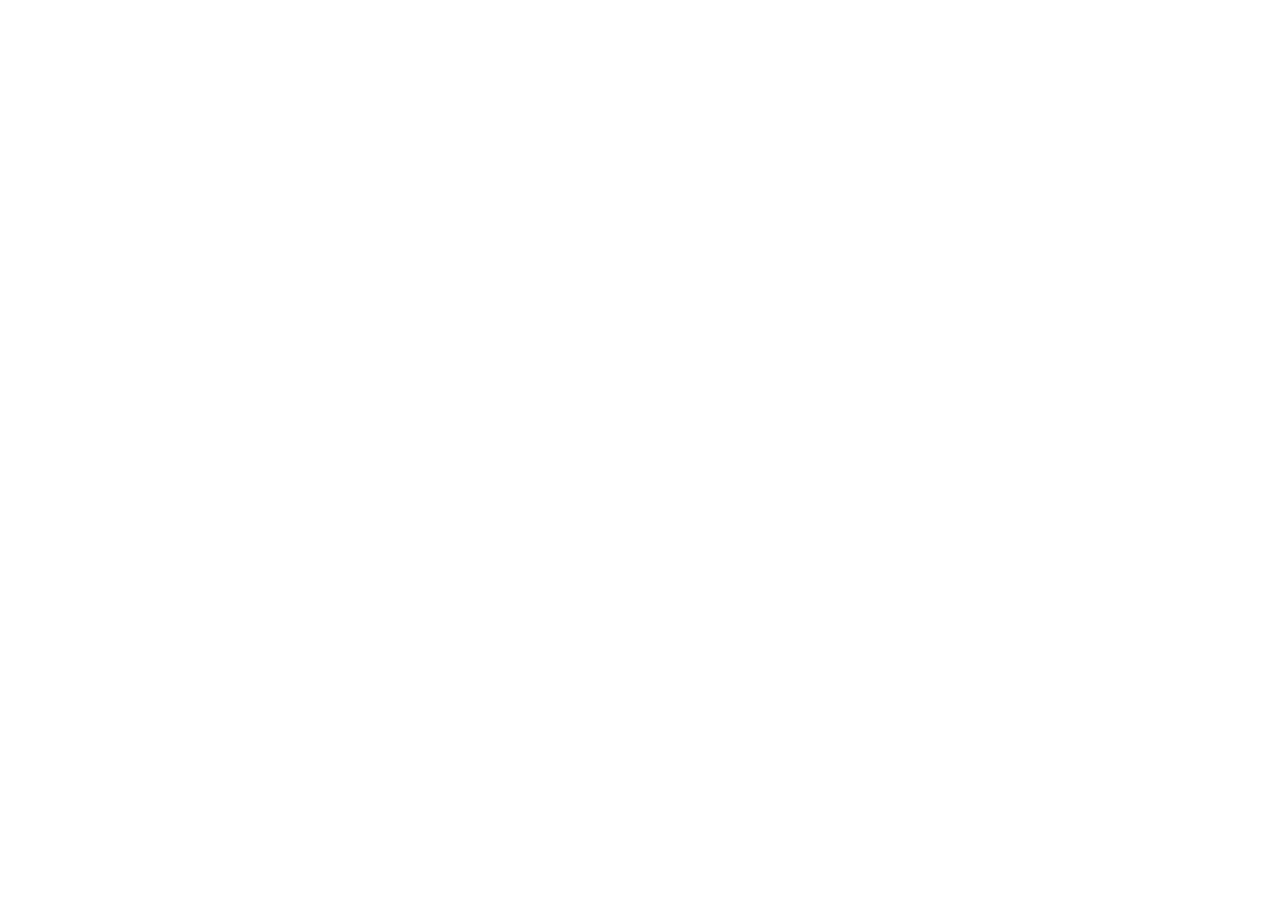
==== public/feedbacks.html @ 10cec85a "Upload Structure Project" ====
<!DOCTYPE html>
<html lang="pt-BR">

<head>
    <meta charset="UTF-8">
    <meta name="viewport" content="width=device-width, initial-scale=1.0">

    <!-- Título da Página -->
    <title>JãoStreat | Feedbacks</title>

    <!-- Meta SEO -->
    <meta name="description"
        content="Confira os feedbacks dos clientes da JãoStreat e veja as experiências de quem já faz parte da nossa comunidade.">

    <meta name="author" content="JãoStreat">

    <!-- Favicon / Ícones da JãoStreat -->
    <link rel="icon" type="image/png" sizes="192x192" href="./assets/img/favicon-192x192.png">
    <link rel="icon" type="image/png" sizes="512x512" href="./assets/img/favicon-512x512.png">

    <!-- Ícone para dispositivos Apple -->
    <link rel="apple-touch-icon" sizes="180x180" href="./assets/img/favicon-192x192.png">

    <!-- Cor do navegador -->
    <meta name="theme-color" content="#0a0a0a">

    <!-- Bootstrap -->
    <link href="https://cdn.jsdelivr.net/npm/bootstrap@5.3.8/dist/css/bootstrap.min.css" rel="stylesheet">

    <!-- Bootstrap Icons -->
    <link rel="stylesheet"
        href="https://cdn.jsdelivr.net/npm/bootstrap-icons@1.13.1/font/bootstrap-icons.min.css">

    <!-- CSS - Principal -->
    <link rel="stylesheet" href="./css/feedbacks.css">

    <!-- CSS - WhatsApp Global -->
    <link rel="stylesheet" href="./css/whatssap_global.css">
</head>

<body>
    
    <!-- Script - principal -->
    <script src="./js/feedbacks.js" defer></script>

    
</body>
</html>
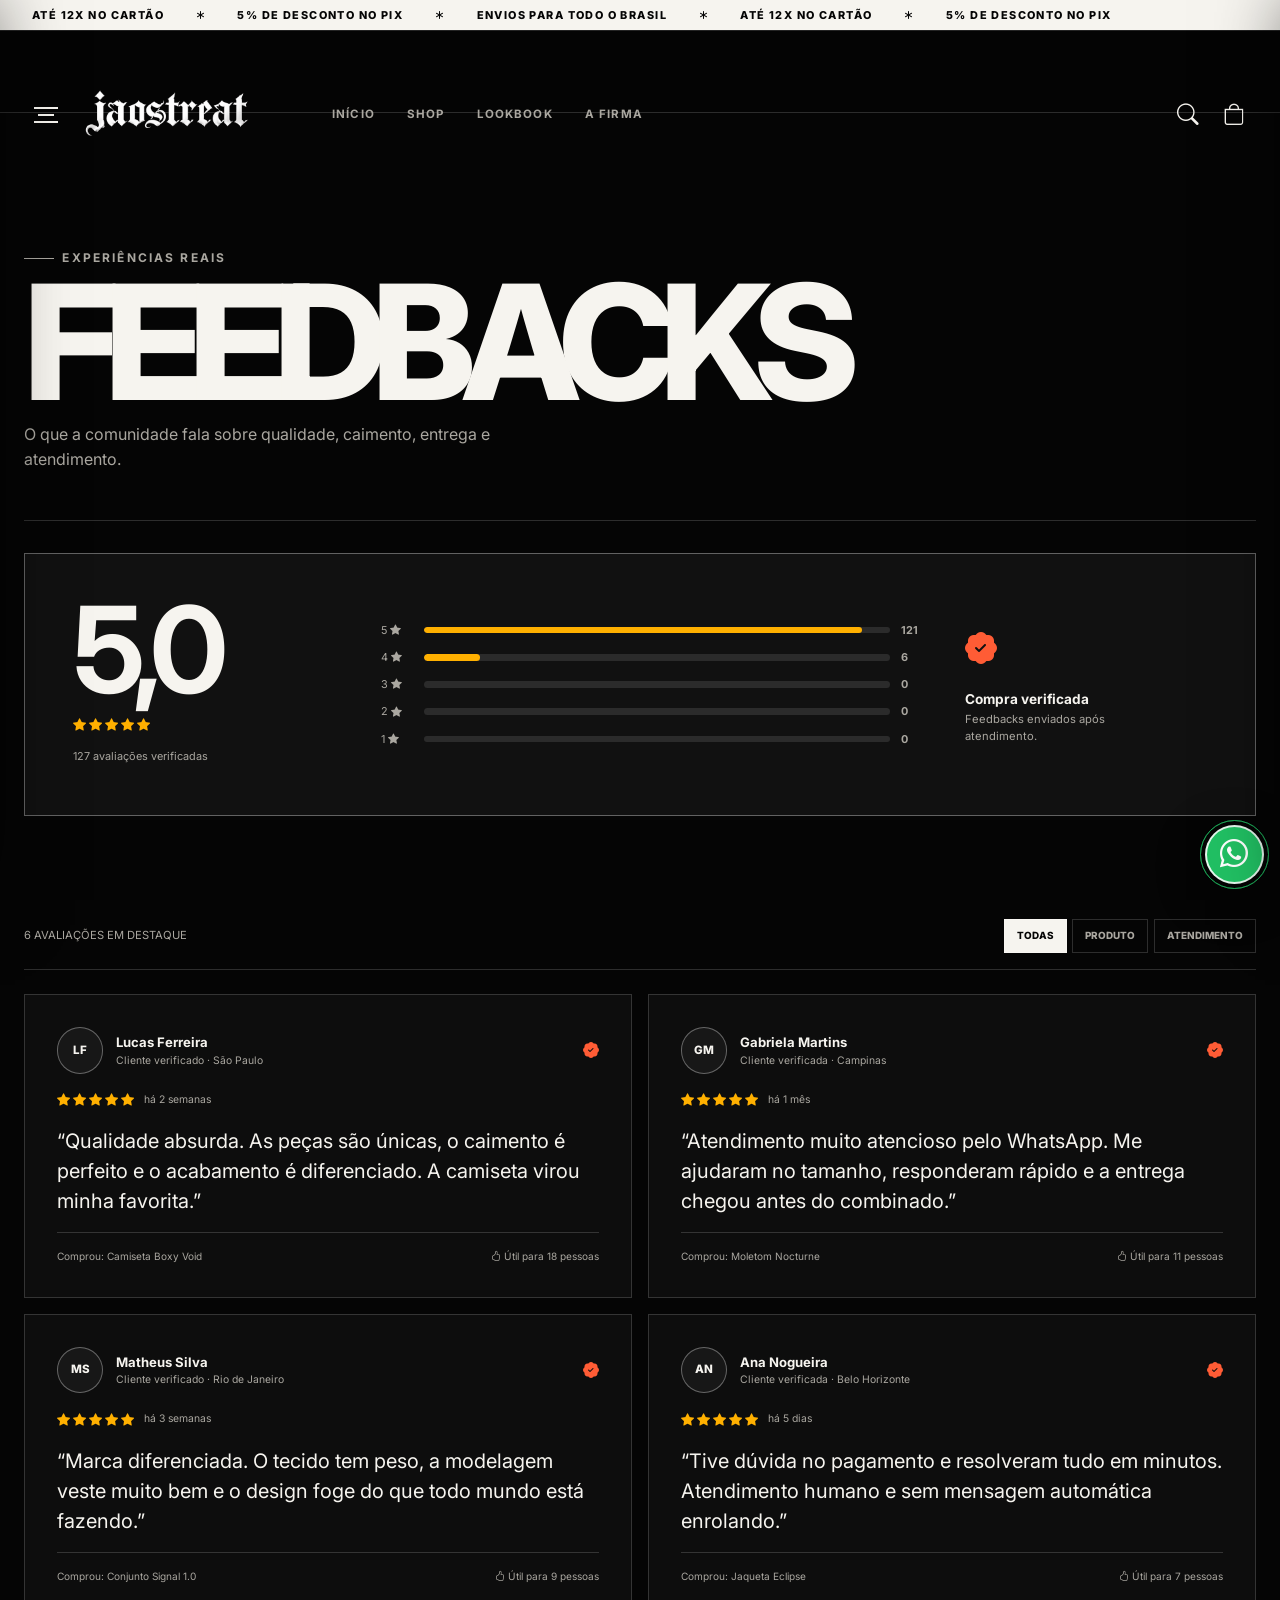
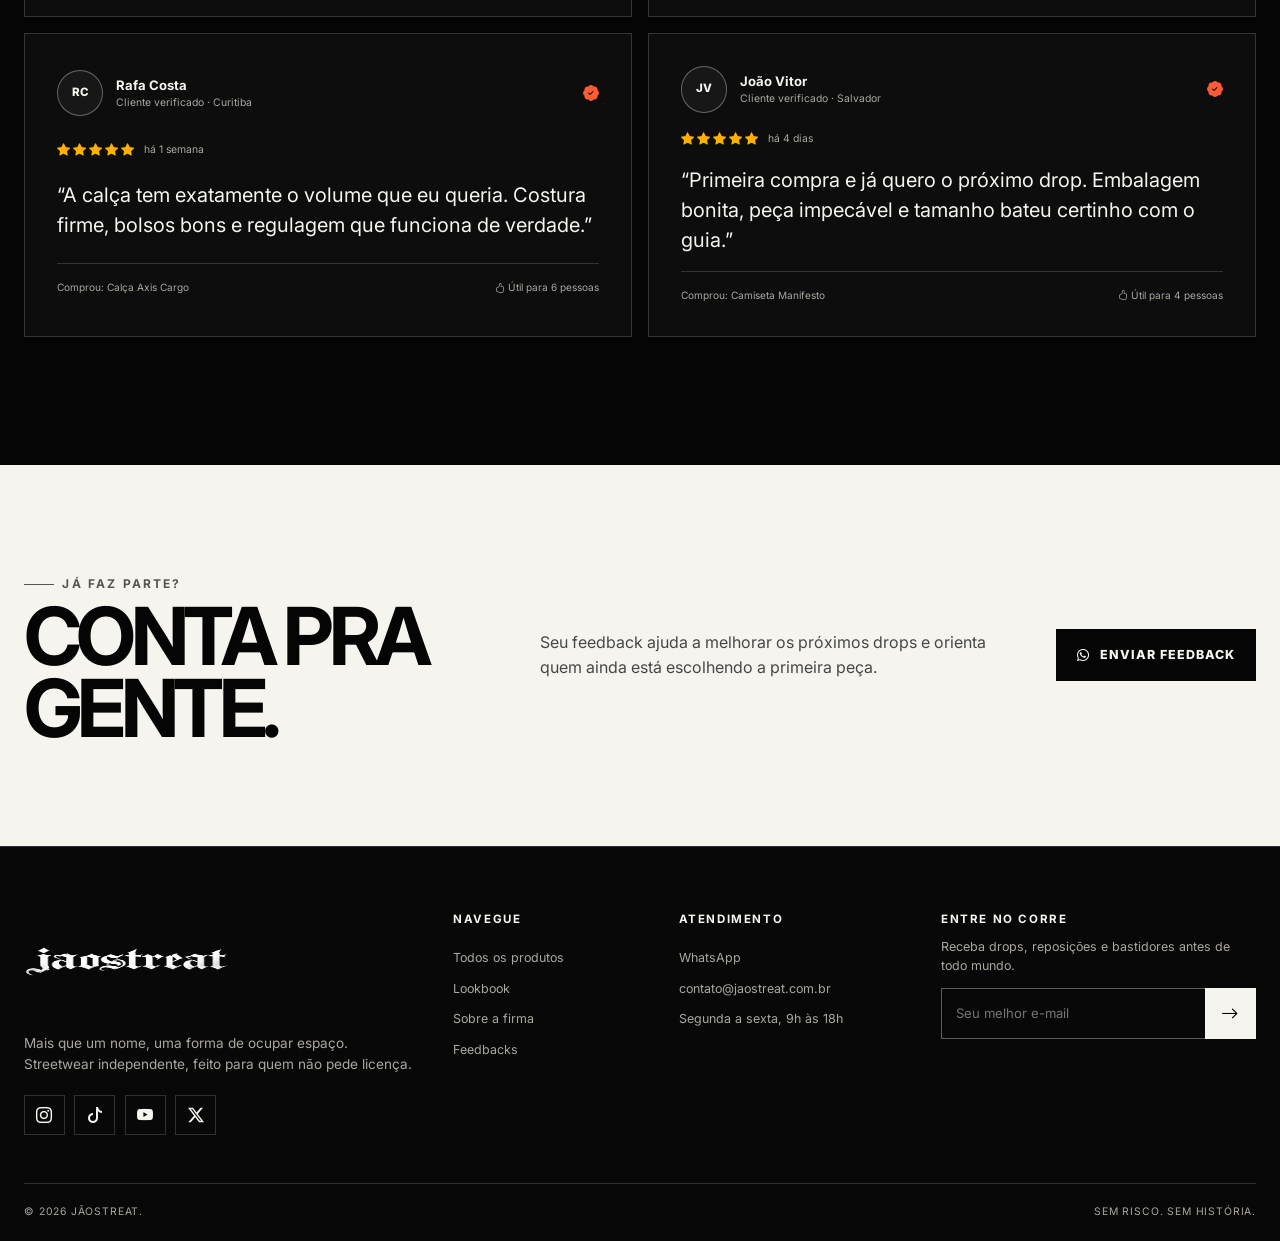
==== commit 174e7644: "feat: build responsive streetwear storefront" ====
--- a/public/feedbacks.html
+++ b/public/feedbacks.html
@@ -1,48 +1,86 @@
 <!DOCTYPE html>
 <html lang="pt-BR">
-
 <head>
     <meta charset="UTF-8">
     <meta name="viewport" content="width=device-width, initial-scale=1.0">
+    <meta name="theme-color" content="#050505">
+    <meta name="description" content="Avaliações e experiências de clientes da JãoStreat.">
+    <title>Feedbacks | JãoStreat</title>
+    <link rel="icon" type="image/png" href="./assets/favicon/favicon_192x192/favicon_192x192_fundo_preto.png">
+    <link href="https://cdn.jsdelivr.net/npm/bootstrap-icons@1.13.1/font/bootstrap-icons.min.css" rel="stylesheet">
+    <link rel="stylesheet" href="./assets/css/global.css">
+    <link rel="stylesheet" href="./assets/css/whatsapp_global.css">
+    <link rel="stylesheet" href="./assets/css/feedbacks.css">
+</head>
+<body data-page="feedbacks">
+    <div data-site-header></div>
 
-    <!-- Título da Página -->
-    <title>JãoStreat | Feedbacks</title>
+    <main>
+        <header class="reviews-hero site-shell reveal">
+            <span class="eyebrow">Experiências reais</span>
+            <h1>Feedbacks</h1>
+            <p>O que a comunidade fala sobre qualidade, caimento, entrega e atendimento.</p>
+        </header>
 
-    <!-- Meta SEO -->
-    <meta name="description"
-        content="Confira os feedbacks dos clientes da JãoStreat e veja as experiências de quem já faz parte da nossa comunidade.">
+        <section class="rating-summary site-shell reveal" aria-label="Resumo das avaliações">
+            <div class="rating-summary__score"><strong>5,0</strong><div aria-label="5 estrelas"><i class="bi bi-star-fill"></i><i class="bi bi-star-fill"></i><i class="bi bi-star-fill"></i><i class="bi bi-star-fill"></i><i class="bi bi-star-fill"></i></div><span>127 avaliações verificadas</span></div>
+            <div class="rating-bars">
+                <div><span>5 <i class="bi bi-star-fill"></i></span><div><i style="width:94%"></i></div><strong>121</strong></div>
+                <div><span>4 <i class="bi bi-star-fill"></i></span><div><i style="width:12%"></i></div><strong>6</strong></div>
+                <div><span>3 <i class="bi bi-star-fill"></i></span><div><i style="width:0%"></i></div><strong>0</strong></div>
+                <div><span>2 <i class="bi bi-star-fill"></i></span><div><i style="width:0%"></i></div><strong>0</strong></div>
+                <div><span>1 <i class="bi bi-star-fill"></i></span><div><i style="width:0%"></i></div><strong>0</strong></div>
+            </div>
+            <div class="rating-summary__badge"><i class="bi bi-patch-check-fill"></i><strong>Compra verificada</strong><span>Feedbacks enviados após atendimento.</span></div>
+        </section>
 
-    <meta name="author" content="JãoStreat">
+        <section class="reviews site-shell">
+            <div class="reviews__toolbar reveal"><span data-review-count>6 avaliações em destaque</span><div><button class="is-active" type="button" data-review-filter="all">Todas</button><button type="button" data-review-filter="product">Produto</button><button type="button" data-review-filter="service">Atendimento</button></div></div>
+            <div class="reviews__list" data-reviews-list>
+                <article class="review-card reveal" data-review-category="product">
+                    <div class="review-card__person"><span>LF</span><div><strong>Lucas Ferreira</strong><small>Cliente verificado · São Paulo</small></div><i class="bi bi-patch-check-fill"></i></div>
+                    <div class="review-card__stars"><i class="bi bi-star-fill"></i><i class="bi bi-star-fill"></i><i class="bi bi-star-fill"></i><i class="bi bi-star-fill"></i><i class="bi bi-star-fill"></i><span>há 2 semanas</span></div>
+                    <blockquote>“Qualidade absurda. As peças são únicas, o caimento é perfeito e o acabamento é diferenciado. A camiseta virou minha favorita.”</blockquote>
+                    <footer><span>Comprou: Camiseta Boxy Void</span><span><i class="bi bi-hand-thumbs-up"></i> Útil para 18 pessoas</span></footer>
+                </article>
+                <article class="review-card reveal" data-review-category="service">
+                    <div class="review-card__person"><span>GM</span><div><strong>Gabriela Martins</strong><small>Cliente verificada · Campinas</small></div><i class="bi bi-patch-check-fill"></i></div>
+                    <div class="review-card__stars"><i class="bi bi-star-fill"></i><i class="bi bi-star-fill"></i><i class="bi bi-star-fill"></i><i class="bi bi-star-fill"></i><i class="bi bi-star-fill"></i><span>há 1 mês</span></div>
+                    <blockquote>“Atendimento muito atencioso pelo WhatsApp. Me ajudaram no tamanho, responderam rápido e a entrega chegou antes do combinado.”</blockquote>
+                    <footer><span>Comprou: Moletom Nocturne</span><span><i class="bi bi-hand-thumbs-up"></i> Útil para 11 pessoas</span></footer>
+                </article>
+                <article class="review-card reveal" data-review-category="product">
+                    <div class="review-card__person"><span>MS</span><div><strong>Matheus Silva</strong><small>Cliente verificado · Rio de Janeiro</small></div><i class="bi bi-patch-check-fill"></i></div>
+                    <div class="review-card__stars"><i class="bi bi-star-fill"></i><i class="bi bi-star-fill"></i><i class="bi bi-star-fill"></i><i class="bi bi-star-fill"></i><i class="bi bi-star-fill"></i><span>há 3 semanas</span></div>
+                    <blockquote>“Marca diferenciada. O tecido tem peso, a modelagem veste muito bem e o design foge do que todo mundo está fazendo.”</blockquote>
+                    <footer><span>Comprou: Conjunto Signal 1.0</span><span><i class="bi bi-hand-thumbs-up"></i> Útil para 9 pessoas</span></footer>
+                </article>
+                <article class="review-card reveal" data-review-category="service">
+                    <div class="review-card__person"><span>AN</span><div><strong>Ana Nogueira</strong><small>Cliente verificada · Belo Horizonte</small></div><i class="bi bi-patch-check-fill"></i></div>
+                    <div class="review-card__stars"><i class="bi bi-star-fill"></i><i class="bi bi-star-fill"></i><i class="bi bi-star-fill"></i><i class="bi bi-star-fill"></i><i class="bi bi-star-fill"></i><span>há 5 dias</span></div>
+                    <blockquote>“Tive dúvida no pagamento e resolveram tudo em minutos. Atendimento humano e sem mensagem automática enrolando.”</blockquote>
+                    <footer><span>Comprou: Jaqueta Eclipse</span><span><i class="bi bi-hand-thumbs-up"></i> Útil para 7 pessoas</span></footer>
+                </article>
+                <article class="review-card reveal" data-review-category="product">
+                    <div class="review-card__person"><span>RC</span><div><strong>Rafa Costa</strong><small>Cliente verificado · Curitiba</small></div><i class="bi bi-patch-check-fill"></i></div>
+                    <div class="review-card__stars"><i class="bi bi-star-fill"></i><i class="bi bi-star-fill"></i><i class="bi bi-star-fill"></i><i class="bi bi-star-fill"></i><i class="bi bi-star-fill"></i><span>há 1 semana</span></div>
+                    <blockquote>“A calça tem exatamente o volume que eu queria. Costura firme, bolsos bons e regulagem que funciona de verdade.”</blockquote>
+                    <footer><span>Comprou: Calça Axis Cargo</span><span><i class="bi bi-hand-thumbs-up"></i> Útil para 6 pessoas</span></footer>
+                </article>
+                <article class="review-card reveal" data-review-category="product">
+                    <div class="review-card__person"><span>JV</span><div><strong>João Vitor</strong><small>Cliente verificado · Salvador</small></div><i class="bi bi-patch-check-fill"></i></div>
+                    <div class="review-card__stars"><i class="bi bi-star-fill"></i><i class="bi bi-star-fill"></i><i class="bi bi-star-fill"></i><i class="bi bi-star-fill"></i><i class="bi bi-star-fill"></i><span>há 4 dias</span></div>
+                    <blockquote>“Primeira compra e já quero o próximo drop. Embalagem bonita, peça impecável e tamanho bateu certinho com o guia.”</blockquote>
+                    <footer><span>Comprou: Camiseta Manifesto</span><span><i class="bi bi-hand-thumbs-up"></i> Útil para 4 pessoas</span></footer>
+                </article>
+            </div>
+        </section>
 
-    <!-- Favicon / Ícones da JãoStreat -->
-    <link rel="icon" type="image/png" sizes="192x192" href="./assets/img/favicon-192x192.png">
-    <link rel="icon" type="image/png" sizes="512x512" href="./assets/img/favicon-512x512.png">
+        <section class="review-cta"><div class="site-shell review-cta__inner reveal"><div><span class="eyebrow">Já faz parte?</span><h2>Conta pra gente.</h2></div><p>Seu feedback ajuda a melhorar os próximos drops e orienta quem ainda está escolhendo a primeira peça.</p><a class="button button--light" href="https://wa.me/5511999999999?text=Ol%C3%A1%21%20Quero%20enviar%20meu%20feedback%20sobre%20a%20J%C3%A3oStreat." target="_blank" rel="noopener noreferrer"><i class="bi bi-whatsapp"></i> Enviar feedback</a></div></section>
+    </main>
 
-    <!-- Ícone para dispositivos Apple -->
-    <link rel="apple-touch-icon" sizes="180x180" href="./assets/img/favicon-192x192.png">
-
-    <!-- Cor do navegador -->
-    <meta name="theme-color" content="#0a0a0a">
-
-    <!-- Bootstrap -->
-    <link href="https://cdn.jsdelivr.net/npm/bootstrap@5.3.8/dist/css/bootstrap.min.css" rel="stylesheet">
-
-    <!-- Bootstrap Icons -->
-    <link rel="stylesheet"
-        href="https://cdn.jsdelivr.net/npm/bootstrap-icons@1.13.1/font/bootstrap-icons.min.css">
-
-    <!-- CSS - Principal -->
-    <link rel="stylesheet" href="./css/feedbacks.css">
-
-    <!-- CSS - WhatsApp Global -->
-    <link rel="stylesheet" href="./css/whatssap_global.css">
-</head>
-
-<body>
-    
-    <!-- Script - principal -->
-    <script src="./js/feedbacks.js" defer></script>
-
-    
+    <div data-site-footer></div>
+    <script src="./assets/js/shared.js" defer></script>
+    <script src="./assets/js/feedback.js" defer></script>
 </body>
-</html>+</html>
--- a/public/assets/css/global.css
+++ b/public/assets/css/global.css
@@ -0,0 +1,1521 @@
+@import url("https://fonts.googleapis.com/css2?family=Inter:wght@400;500;600;700;800&family=UnifrakturCook:wght@700&display=swap");
+
+:root {
+    color-scheme: dark;
+    --black: #050505;
+    --black-soft: #0d0d0d;
+    --panel: #111111;
+    --panel-2: #171717;
+    --white: #f6f4ef;
+    --muted: #aaa7a0;
+    --line: rgba(255, 255, 255, 0.16);
+    --line-strong: rgba(255, 255, 255, 0.34);
+    --accent: #ff5c35;
+    --accent-soft: #ffb000;
+    --whatsapp: #21c063;
+    --danger: #ff5656;
+    --header-height: 5.1rem;
+    --shell: min(100% - 2rem, 80rem);
+    --ease: cubic-bezier(.22, 1, .36, 1);
+}
+
+*,
+*::before,
+*::after {
+    box-sizing: border-box;
+}
+
+html {
+    scroll-behavior: smooth;
+    background: var(--black);
+}
+
+body {
+    margin: 0;
+    min-width: 20rem;
+    overflow-x: hidden;
+    background: var(--black);
+    color: var(--white);
+    font-family: "Inter", Arial, sans-serif;
+    font-size: 1rem;
+    line-height: 1.55;
+    -webkit-font-smoothing: antialiased;
+}
+
+body.is-locked {
+    overflow: hidden;
+}
+
+img {
+    display: block;
+    max-width: 100%;
+}
+
+button,
+input,
+select,
+textarea {
+    color: inherit;
+    font: inherit;
+}
+
+button,
+a {
+    -webkit-tap-highlight-color: transparent;
+}
+
+button {
+    border: 0;
+}
+
+a {
+    color: inherit;
+    text-decoration: none;
+}
+
+h1,
+h2,
+h3,
+h4,
+p {
+    margin-top: 0;
+}
+
+::selection {
+    background: var(--white);
+    color: var(--black);
+}
+
+:focus-visible {
+    outline: 2px solid var(--accent);
+    outline-offset: 4px;
+}
+
+.sr-only {
+    position: absolute;
+    width: 1px;
+    height: 1px;
+    padding: 0;
+    margin: -1px;
+    overflow: hidden;
+    clip: rect(0, 0, 0, 0);
+    white-space: nowrap;
+    border: 0;
+}
+
+.site-shell {
+    width: var(--shell);
+    margin-inline: auto;
+}
+
+.eyebrow {
+    display: inline-flex;
+    align-items: center;
+    gap: .5rem;
+    color: var(--muted);
+    font-size: .75rem;
+    font-weight: 700;
+    letter-spacing: .18em;
+    line-height: 1.2;
+    text-transform: uppercase;
+}
+
+.eyebrow::before {
+    width: 1.9rem;
+    height: 1px;
+    background: currentColor;
+    content: "";
+}
+
+.section-heading {
+    display: flex;
+    align-items: end;
+    justify-content: space-between;
+    gap: 2rem;
+    margin-bottom: 2rem;
+}
+
+.section-heading h2 {
+    max-width: 13ch;
+    margin: .75rem 0 0;
+    font-size: clamp(2.35rem, 6vw, 5.5rem);
+    font-weight: 800;
+    letter-spacing: -.065em;
+    line-height: .9;
+    text-transform: uppercase;
+}
+
+.section-heading p {
+    max-width: 32rem;
+    margin-bottom: .3rem;
+    color: var(--muted);
+}
+
+.text-link {
+    display: inline-flex;
+    align-items: center;
+    gap: .65rem;
+    padding-bottom: .25rem;
+    border-bottom: 1px solid var(--line-strong);
+    font-size: .82rem;
+    font-weight: 700;
+    letter-spacing: .09em;
+    text-transform: uppercase;
+    transition: border-color .25s ease, gap .25s ease;
+}
+
+.text-link:hover {
+    gap: 1rem;
+    border-color: var(--white);
+}
+
+.button {
+    position: relative;
+    display: inline-flex;
+    min-height: 3.25rem;
+    align-items: center;
+    justify-content: center;
+    gap: .65rem;
+    overflow: hidden;
+    padding: .85rem 1.25rem;
+    border: 1px solid var(--line-strong);
+    background: transparent;
+    color: var(--white);
+    cursor: pointer;
+    font-size: .78rem;
+    font-weight: 800;
+    letter-spacing: .08em;
+    line-height: 1;
+    text-transform: uppercase;
+    transition: background .3s ease, color .3s ease, border-color .3s ease, transform .3s var(--ease);
+}
+
+.button::after {
+    position: absolute;
+    top: -80%;
+    left: -30%;
+    width: 25%;
+    height: 260%;
+    background: rgba(255, 255, 255, .22);
+    content: "";
+    transform: rotate(18deg) translateX(-250%);
+    transition: transform .6s var(--ease);
+}
+
+.button:hover::after {
+    transform: rotate(18deg) translateX(650%);
+}
+
+.button:active {
+    transform: scale(.98);
+}
+
+.button--light {
+    border-color: var(--white);
+    background: var(--white);
+    color: var(--black);
+}
+
+.button--line:hover {
+    border-color: var(--white);
+    background: var(--white);
+    color: var(--black);
+}
+
+.button--whatsapp {
+    width: 100%;
+    border-color: var(--whatsapp);
+    background: var(--whatsapp);
+    color: #06180d;
+}
+
+.icon-button {
+    display: inline-grid;
+    width: 2.75rem;
+    height: 2.75rem;
+    place-items: center;
+    padding: 0;
+    border: 1px solid transparent;
+    background: transparent;
+    color: var(--white);
+    cursor: pointer;
+    font-size: 1.35rem;
+    transition: border-color .25s ease, background .25s ease, transform .25s var(--ease);
+}
+
+.icon-button:hover {
+    border-color: var(--line);
+    background: rgba(255, 255, 255, .06);
+}
+
+.announcement {
+    position: relative;
+    z-index: 52;
+    overflow: hidden;
+    height: 1.95rem;
+    border-bottom: 1px solid #242424;
+    background: var(--white);
+    color: var(--black);
+}
+
+.announcement__track {
+    display: flex;
+    width: max-content;
+    height: 100%;
+    align-items: center;
+    gap: 2rem;
+    padding-left: 2rem;
+    font-size: .68rem;
+    font-weight: 800;
+    letter-spacing: .13em;
+    text-transform: uppercase;
+    animation: marquee 22s linear infinite;
+}
+
+.announcement__track i {
+    font-size: .5rem;
+}
+
+.site-header {
+    position: sticky;
+    z-index: 50;
+    top: 0;
+    height: var(--header-height);
+    border-bottom: 1px solid var(--line);
+    background: rgba(5, 5, 5, .88);
+    backdrop-filter: blur(18px);
+}
+
+.site-header__inner {
+    display: grid;
+    height: 100%;
+    grid-template-columns: auto 1fr auto;
+    align-items: center;
+    gap: 1rem;
+}
+
+.site-logo {
+    position: absolute;
+    left: 50%;
+    width: clamp(9rem, 17vw, 12.8rem);
+    transform: translateX(-50%);
+}
+
+.site-logo img {
+    width: 100%;
+    height: auto;
+}
+
+.menu-toggle {
+    position: relative;
+    display: flex;
+    flex-direction: column;
+    gap: .31rem;
+    align-items: center;
+    justify-content: center;
+}
+
+.menu-toggle span {
+    display: block;
+    width: 1.55rem;
+    height: 2px;
+    background: var(--white);
+    transition: transform .35s var(--ease), opacity .2s ease, width .35s var(--ease);
+}
+
+.menu-toggle span:nth-child(2) {
+    width: 1rem;
+    align-self: calc(50% - .275rem);
+}
+
+.menu-toggle[aria-expanded="true"] span:nth-child(1) {
+    transform: translateY(.44rem) rotate(45deg);
+}
+
+.menu-toggle[aria-expanded="true"] span:nth-child(2) {
+    width: 0;
+    opacity: 0;
+}
+
+.menu-toggle[aria-expanded="true"] span:nth-child(3) {
+    transform: translateY(-.44rem) rotate(-45deg);
+}
+
+.desktop-nav {
+    display: none;
+    align-items: center;
+    gap: 2rem;
+    margin-left: 4rem;
+}
+
+.desktop-nav a {
+    position: relative;
+    padding-block: 1rem;
+    color: var(--muted);
+    font-size: .72rem;
+    font-weight: 700;
+    letter-spacing: .1em;
+    text-transform: uppercase;
+    transition: color .25s ease;
+}
+
+.desktop-nav a::after {
+    position: absolute;
+    right: 0;
+    bottom: .65rem;
+    left: 0;
+    height: 1px;
+    background: var(--white);
+    content: "";
+    transform: scaleX(0);
+    transform-origin: right;
+    transition: transform .35s var(--ease);
+}
+
+.desktop-nav a:hover,
+.desktop-nav a.is-active {
+    color: var(--white);
+}
+
+.desktop-nav a:hover::after,
+.desktop-nav a.is-active::after {
+    transform: scaleX(1);
+    transform-origin: left;
+}
+
+.site-header__actions {
+    display: flex;
+    grid-column: 3;
+    align-items: center;
+    gap: .1rem;
+}
+
+.cart-button {
+    position: relative;
+}
+
+.cart-count {
+    position: absolute;
+    top: .12rem;
+    right: -.1rem;
+    display: grid;
+    width: 1.15rem;
+    height: 1.15rem;
+    place-items: center;
+    border-radius: 50%;
+    background: var(--accent);
+    color: var(--white);
+    font-size: .62rem;
+    font-weight: 800;
+    opacity: 0;
+    transform: scale(.4);
+    transition: opacity .25s ease, transform .35s var(--ease);
+}
+
+.cart-count.has-items {
+    opacity: 1;
+    transform: scale(1);
+}
+
+.drawer-backdrop {
+    position: fixed;
+    z-index: 69;
+    inset: 0;
+    background: rgba(0, 0, 0, .72);
+    opacity: 0;
+    pointer-events: none;
+    transition: opacity .35s ease;
+}
+
+.drawer-backdrop.is-open {
+    opacity: 1;
+    pointer-events: auto;
+}
+
+.menu-drawer,
+.cart-drawer {
+    position: fixed;
+    z-index: 70;
+    top: 0;
+    bottom: 0;
+    width: min(100%, 30rem);
+    overflow-y: auto;
+    background: #080808;
+    box-shadow: 0 0 70px rgba(0, 0, 0, .6);
+    transition: transform .55s var(--ease);
+}
+
+.menu-drawer {
+    left: 0;
+    border-right: 1px solid var(--line-strong);
+    transform: translateX(-102%);
+}
+
+.cart-drawer {
+    right: 0;
+    border-left: 1px solid var(--line-strong);
+    transform: translateX(102%);
+}
+
+.menu-drawer.is-open,
+.cart-drawer.is-open {
+    transform: translateX(0);
+}
+
+.drawer-head {
+    display: flex;
+    min-height: 6.5rem;
+    align-items: center;
+    justify-content: space-between;
+    gap: 1rem;
+    padding: 1.5rem;
+    border-bottom: 1px solid var(--line);
+}
+
+.drawer-head img {
+    width: 10rem;
+}
+
+.drawer-head h2 {
+    margin: .2rem 0 0;
+    font-size: clamp(1.6rem, 4vw, 2.2rem);
+    letter-spacing: -.04em;
+}
+
+.menu-drawer__nav {
+    padding: 1.25rem;
+}
+
+.menu-drawer__nav a {
+    display: flex;
+    align-items: center;
+    justify-content: space-between;
+    padding: 1.25rem .25rem;
+    border-bottom: 1px solid var(--line);
+    font-size: .83rem;
+    font-weight: 800;
+    letter-spacing: .08em;
+    text-transform: uppercase;
+    transition: padding .3s var(--ease), background .3s ease;
+}
+
+.menu-drawer__nav a span {
+    display: flex;
+    align-items: center;
+    gap: 1rem;
+}
+
+.menu-drawer__nav a span i {
+    display: grid;
+    width: 2.25rem;
+    height: 2.25rem;
+    place-items: center;
+    border: 1px solid var(--line);
+    background: var(--panel);
+    font-size: 1rem;
+}
+
+.menu-drawer__nav a:hover {
+    padding-inline: .75rem;
+    background: var(--panel);
+}
+
+.menu-drawer__manifesto {
+    margin: 4rem 1.5rem 1.5rem;
+    font-family: "UnifrakturCook", Georgia, serif;
+    font-size: clamp(2.6rem, 10vw, 4.5rem);
+    line-height: .86;
+}
+
+.product-grid {
+    display: grid;
+    grid-template-columns: repeat(2, minmax(0, 1fr));
+    gap: 2rem .85rem;
+}
+
+.product-card {
+    min-width: 0;
+}
+
+.product-card__media {
+    position: relative;
+    display: block;
+    width: 100%;
+    overflow: hidden;
+    padding: 0;
+    aspect-ratio: 4 / 5;
+    border: 1px solid var(--line);
+    background: #151515;
+    color: var(--white);
+    cursor: pointer;
+}
+
+.product-card__media::after {
+    position: absolute;
+    inset: 0;
+    background: linear-gradient(180deg, transparent 55%, rgba(0, 0, 0, .72));
+    content: "";
+    opacity: .35;
+    transition: opacity .4s ease;
+}
+
+.product-card__media img {
+    width: 100%;
+    height: 100%;
+    object-fit: cover;
+    filter: saturate(.62) contrast(1.08);
+    transition: transform .8s var(--ease), filter .5s ease;
+}
+
+.product-card:hover .product-card__media img {
+    filter: saturate(.85) contrast(1.05);
+    transform: scale(1.045);
+}
+
+.product-card__badge {
+    position: absolute;
+    z-index: 2;
+    top: .7rem;
+    left: .7rem;
+    padding: .4rem .55rem;
+    background: var(--white);
+    color: var(--black);
+    font-size: .58rem;
+    font-weight: 800;
+    letter-spacing: .08em;
+    text-transform: uppercase;
+}
+
+.product-card__view {
+    position: absolute;
+    z-index: 2;
+    right: .75rem;
+    bottom: .75rem;
+    display: flex;
+    align-items: center;
+    gap: .4rem;
+    font-size: .65rem;
+    font-weight: 700;
+    letter-spacing: .08em;
+    opacity: 0;
+    text-transform: uppercase;
+    transform: translateY(.5rem);
+    transition: opacity .3s ease, transform .35s var(--ease);
+}
+
+.product-card:hover .product-card__view {
+    opacity: 1;
+    transform: translateY(0);
+}
+
+.product-card__body {
+    padding-top: 1rem;
+}
+
+.product-card__category {
+    display: block;
+    margin-bottom: .35rem;
+    color: var(--muted);
+    font-size: .67rem;
+    letter-spacing: .12em;
+    text-transform: uppercase;
+}
+
+.product-card__title {
+    display: block;
+    width: 100%;
+    padding: 0;
+    background: transparent;
+    color: var(--white);
+    cursor: pointer;
+    font-size: clamp(.92rem, 2.6vw, 1.12rem);
+    font-weight: 600;
+    line-height: 1.3;
+    text-align: left;
+}
+
+.product-card__price-row {
+    display: flex;
+    flex-direction: column;
+    gap: .12rem;
+    margin-top: .75rem;
+}
+
+.product-card__price-row strong {
+    font-size: 1rem;
+}
+
+.product-card__price-row span {
+    color: var(--muted);
+    font-size: .68rem;
+}
+
+.product-card__action {
+    width: 100%;
+    min-height: 2.8rem;
+    margin-top: 1rem;
+    padding-inline: .7rem;
+    font-size: .64rem;
+}
+
+.search-panel,
+.product-modal {
+    position: fixed;
+    z-index: 80;
+    inset: 0;
+    overflow-y: auto;
+    background: rgba(5, 5, 5, .98);
+    opacity: 0;
+    pointer-events: none;
+    transform: translateY(-1.5rem);
+    transition: opacity .35s ease, transform .45s var(--ease);
+}
+
+.search-panel.is-open,
+.product-modal.is-open {
+    opacity: 1;
+    pointer-events: auto;
+    transform: translateY(0);
+}
+
+.search-panel__inner {
+    padding-block: 2rem 5rem;
+}
+
+.search-panel__head {
+    display: flex;
+    align-items: center;
+    justify-content: space-between;
+    margin-bottom: 2rem;
+}
+
+.search-field {
+    display: flex;
+    align-items: center;
+    gap: 1rem;
+    border-bottom: 1px solid var(--line-strong);
+}
+
+.search-field i {
+    font-size: 1.5rem;
+}
+
+.search-field input {
+    width: 100%;
+    padding: 1rem 0;
+    border: 0;
+    outline: 0;
+    background: transparent;
+    font-size: clamp(1.15rem, 4vw, 2rem);
+}
+
+.search-results {
+    margin-top: 2rem;
+}
+
+.search-results__meta {
+    margin-bottom: 1.25rem;
+    color: var(--muted);
+    font-size: .75rem;
+    font-weight: 700;
+    letter-spacing: .1em;
+    text-transform: uppercase;
+}
+
+.search-results__grid {
+    display: grid;
+    grid-template-columns: repeat(2, minmax(0, 1fr));
+    gap: 2rem 1rem;
+}
+
+.search-empty {
+    display: grid;
+    min-height: 15rem;
+    place-items: center;
+    color: var(--muted);
+    text-align: center;
+}
+
+.search-empty i {
+    font-size: 2rem;
+}
+
+.product-modal {
+    display: grid;
+    place-items: start center;
+    padding: 1rem 0;
+    background: rgba(0, 0, 0, .9);
+}
+
+.product-modal__dialog {
+    position: relative;
+    display: grid;
+    width: min(100% - 1rem, 72rem);
+    min-height: calc(100dvh - 2rem);
+    border: 1px solid var(--line-strong);
+    background: var(--black-soft);
+    box-shadow: 0 30px 80px rgba(0, 0, 0, .75);
+}
+
+.product-modal__close {
+    position: absolute;
+    z-index: 4;
+    top: .75rem;
+    right: .75rem;
+    border-color: var(--line);
+    background: rgba(0, 0, 0, .75);
+}
+
+.product-gallery {
+    display: grid;
+    min-width: 0;
+    background: #151515;
+}
+
+.product-gallery__main {
+    overflow: hidden;
+    aspect-ratio: 4 / 5;
+}
+
+.product-gallery__main img {
+    width: 100%;
+    height: 100%;
+    object-fit: cover;
+    filter: saturate(.72) contrast(1.04);
+}
+
+.product-gallery__thumbs {
+    display: flex;
+    gap: .5rem;
+    padding: .75rem;
+}
+
+.product-gallery__thumbs button {
+    width: 4rem;
+    height: 4.8rem;
+    overflow: hidden;
+    padding: 0;
+    border: 1px solid var(--line);
+    background: transparent;
+    cursor: pointer;
+    opacity: .55;
+    transition: opacity .25s ease, border-color .25s ease;
+}
+
+.product-gallery__thumbs button.is-active {
+    border-color: var(--white);
+    opacity: 1;
+}
+
+.product-gallery__thumbs img {
+    width: 100%;
+    height: 100%;
+    object-fit: cover;
+}
+
+.product-detail {
+    padding: 2.2rem 1.25rem 2.5rem;
+}
+
+.product-detail__badge {
+    display: inline-flex;
+    margin-bottom: 1.5rem;
+    padding: .45rem .65rem;
+    background: var(--accent);
+    color: var(--white);
+    font-size: .62rem;
+    font-weight: 800;
+    letter-spacing: .1em;
+    text-transform: uppercase;
+}
+
+.product-detail h2 {
+    margin: .8rem 0 1rem;
+    font-size: clamp(2rem, 7vw, 4.25rem);
+    letter-spacing: -.06em;
+    line-height: .95;
+}
+
+.product-detail__price,
+.product-detail__installments {
+    display: block;
+}
+
+.product-detail__price {
+    font-size: 1.4rem;
+}
+
+.product-detail__installments {
+    margin-top: .2rem;
+    color: var(--muted);
+    font-size: .78rem;
+}
+
+.product-detail > p {
+    max-width: 36rem;
+    margin: 1.5rem 0;
+    color: #c8c5bf;
+}
+
+.product-detail__option {
+    padding-block: 1.25rem;
+    border-block: 1px solid var(--line);
+}
+
+.option-title {
+    display: flex;
+    align-items: center;
+    justify-content: space-between;
+    gap: 1rem;
+    font-size: .78rem;
+    font-weight: 700;
+}
+
+.option-title button {
+    padding: 0;
+    background: transparent;
+    color: var(--muted);
+    cursor: pointer;
+    font-size: .7rem;
+    text-decoration: underline;
+}
+
+.size-list {
+    display: flex;
+    flex-wrap: wrap;
+    gap: .55rem;
+    margin-top: .85rem;
+}
+
+.size-list button {
+    display: grid;
+    width: 3.1rem;
+    height: 3.1rem;
+    place-items: center;
+    border: 1px solid var(--line-strong);
+    background: transparent;
+    cursor: pointer;
+    font-size: .75rem;
+    font-weight: 700;
+    transition: background .25s ease, color .25s ease, border-color .25s ease;
+}
+
+.size-list button:hover,
+.size-list button.is-selected {
+    border-color: var(--white);
+    background: var(--white);
+    color: var(--black);
+}
+
+.size-list.has-error button {
+    border-color: var(--danger);
+}
+
+.field-error {
+    display: block;
+    min-height: 1.2rem;
+    margin-top: .5rem;
+    color: var(--danger);
+    font-size: .7rem;
+}
+
+.product-detail__buy-row {
+    display: grid;
+    grid-template-columns: auto 1fr;
+    gap: .6rem;
+    margin-top: 1.2rem;
+}
+
+.quantity-control {
+    display: flex;
+    min-width: 7.5rem;
+    min-height: 3.25rem;
+    align-items: center;
+    justify-content: space-between;
+    border: 1px solid var(--line-strong);
+}
+
+.quantity-control button {
+    width: 2.5rem;
+    align-self: stretch;
+    background: transparent;
+    cursor: pointer;
+    font-size: 1.2rem;
+}
+
+.quantity-control span {
+    font-size: .85rem;
+    font-weight: 700;
+}
+
+.product-detail__features {
+    display: grid;
+    gap: .55rem;
+    padding: 1.4rem 0 0;
+    list-style: none;
+    color: var(--muted);
+    font-size: .78rem;
+}
+
+.product-detail__features li {
+    display: flex;
+    align-items: center;
+    gap: .6rem;
+}
+
+.product-detail__assurance {
+    display: flex;
+    flex-wrap: wrap;
+    gap: 1rem 1.5rem;
+    margin-top: 1.25rem;
+    padding-top: 1.25rem;
+    border-top: 1px solid var(--line);
+    color: var(--muted);
+    font-size: .7rem;
+}
+
+.product-detail__assurance span {
+    display: flex;
+    align-items: center;
+    gap: .4rem;
+}
+
+.cart-drawer__content {
+    padding: 1.25rem;
+}
+
+.empty-cart {
+    display: flex;
+    min-height: calc(100dvh - 10rem);
+    flex-direction: column;
+    align-items: center;
+    justify-content: center;
+    text-align: center;
+}
+
+.empty-cart > i {
+    margin-bottom: 1.5rem;
+    font-size: 3rem;
+}
+
+.empty-cart h3 {
+    margin-bottom: .5rem;
+    font-size: 1.35rem;
+}
+
+.empty-cart p {
+    max-width: 18rem;
+    color: var(--muted);
+}
+
+.cart-items {
+    display: grid;
+    gap: 1rem;
+}
+
+.cart-item {
+    display: grid;
+    grid-template-columns: 5.2rem 1fr;
+    gap: 1rem;
+    padding-bottom: 1rem;
+    border-bottom: 1px solid var(--line);
+}
+
+.cart-item > img {
+    width: 5.2rem;
+    height: 6.5rem;
+    object-fit: cover;
+    filter: saturate(.7);
+}
+
+.cart-item__info {
+    display: flex;
+    min-width: 0;
+    flex-direction: column;
+    justify-content: space-between;
+}
+
+.cart-item__info h3 {
+    margin: .15rem 0;
+    font-size: .88rem;
+}
+
+.cart-item__info span {
+    color: var(--muted);
+    font-size: .68rem;
+}
+
+.cart-item__category {
+    letter-spacing: .09em;
+    text-transform: uppercase;
+}
+
+.cart-item__info > strong {
+    font-size: .85rem;
+}
+
+.cart-item__actions {
+    display: flex;
+    align-items: center;
+    justify-content: space-between;
+    gap: .6rem;
+}
+
+.quantity-control--small {
+    min-width: 6.4rem;
+    min-height: 2.2rem;
+}
+
+.quantity-control--small button {
+    width: 2rem;
+    font-size: 1rem;
+}
+
+.cart-item__remove {
+    padding: 0;
+    background: transparent;
+    color: var(--muted);
+    cursor: pointer;
+    font-size: .65rem;
+}
+
+.cart-summary {
+    display: grid;
+    gap: .75rem;
+    margin-top: 1.5rem;
+    padding: 1.25rem 0;
+    border-block: 1px solid var(--line);
+}
+
+.cart-summary > div {
+    display: flex;
+    align-items: center;
+    justify-content: space-between;
+    gap: 1rem;
+    color: var(--muted);
+    font-size: .75rem;
+}
+
+.cart-summary__total {
+    padding-top: .8rem;
+    border-top: 1px solid var(--line);
+    color: var(--white) !important;
+    font-size: 1rem !important;
+}
+
+.checkout-form {
+    display: grid;
+    gap: .85rem;
+    margin-top: 1.25rem;
+    padding: 1rem;
+    border: 1px solid var(--line-strong);
+}
+
+.checkout-form__head {
+    display: flex;
+    gap: .85rem;
+}
+
+.checkout-form__head > i {
+    color: var(--whatsapp);
+    font-size: 1.5rem;
+}
+
+.checkout-form__head h3 {
+    margin-bottom: .15rem;
+    font-size: 1rem;
+}
+
+.checkout-form__head p {
+    margin-bottom: .4rem;
+    color: var(--muted);
+    font-size: .7rem;
+}
+
+.checkout-form label {
+    display: grid;
+    gap: .4rem;
+    color: var(--muted);
+    font-size: .68rem;
+    font-weight: 700;
+    letter-spacing: .05em;
+    text-transform: uppercase;
+}
+
+.checkout-form input,
+.newsletter input {
+    width: 100%;
+    padding: .9rem;
+    border: 1px solid var(--line-strong);
+    outline: 0;
+    background: #080808;
+    color: var(--white);
+    font-size: .82rem;
+    text-transform: none;
+}
+
+.checkout-form input:focus,
+.newsletter input:focus {
+    border-color: var(--white);
+}
+
+.checkout-form.has-error input:invalid {
+    border-color: var(--danger);
+}
+
+.checkout-form small {
+    color: var(--muted);
+    font-size: .61rem;
+    text-align: center;
+}
+
+.whatsapp-float {
+    position: fixed;
+    z-index: 65;
+    right: max(1rem, env(safe-area-inset-right));
+    bottom: max(1rem, env(safe-area-inset-bottom));
+    display: flex;
+    align-items: center;
+    justify-content: flex-end;
+    color: #fff;
+    filter: drop-shadow(0 12px 24px rgba(0, 0, 0, .45));
+}
+
+.whatsapp-float__label {
+    position: relative;
+    right: -.6rem;
+    overflow: hidden;
+    max-width: 0;
+    padding: .7rem 0;
+    border-radius: 99rem 0 0 99rem;
+    background: #147b41;
+    font-size: .7rem;
+    font-weight: 800;
+    letter-spacing: .06em;
+    opacity: 0;
+    text-transform: uppercase;
+    white-space: nowrap;
+    transition: max-width .5s var(--ease), padding .5s var(--ease), opacity .3s ease;
+}
+
+.whatsapp-float:hover .whatsapp-float__label,
+.whatsapp-float:focus-visible .whatsapp-float__label {
+    max-width: 12rem;
+    padding: .7rem 1.2rem .7rem 1rem;
+    opacity: 1;
+}
+
+.whatsapp-float__icon {
+    position: relative;
+    z-index: 2;
+    display: grid;
+    width: 3.7rem;
+    height: 3.7rem;
+    place-items: center;
+    border: 2px solid rgba(255, 255, 255, .88);
+    border-radius: 50%;
+    background: var(--whatsapp);
+    font-size: 1.75rem;
+    transition: transform .35s var(--ease);
+}
+
+.whatsapp-float__icon::before,
+.whatsapp-float__icon::after {
+    position: absolute;
+    inset: -.45rem;
+    border: 1px solid rgba(33, 192, 99, .65);
+    border-radius: 50%;
+    content: "";
+    animation: whatsappPulse 2.4s infinite;
+}
+
+.whatsapp-float__icon::after {
+    animation-delay: 1.2s;
+}
+
+.whatsapp-float:hover .whatsapp-float__icon {
+    transform: translateX(-.18rem) rotate(-7deg) scale(1.06);
+}
+
+.toast-message {
+    position: fixed;
+    z-index: 100;
+    bottom: 1.25rem;
+    left: 50%;
+    width: min(calc(100% - 2rem), 28rem);
+    padding: .9rem 1.1rem;
+    border: 1px solid var(--line-strong);
+    background: var(--white);
+    color: var(--black);
+    font-size: .78rem;
+    font-weight: 700;
+    opacity: 0;
+    pointer-events: none;
+    text-align: center;
+    transform: translate(-50%, 2rem);
+    transition: opacity .3s ease, transform .45s var(--ease);
+}
+
+.toast-message.is-visible {
+    opacity: 1;
+    transform: translate(-50%, 0);
+}
+
+.toast-message.is-error {
+    background: var(--danger);
+    color: #fff;
+}
+
+.site-footer {
+    border-top: 1px solid var(--line);
+    background: #080808;
+}
+
+.site-footer__grid {
+    display: grid;
+    gap: 2.5rem;
+    padding-block: 4rem 3rem;
+}
+
+.site-footer__brand img {
+    width: 13rem;
+}
+
+.site-footer__brand p {
+    max-width: 25rem;
+    margin: 1.2rem 0;
+    color: var(--muted);
+    font-size: .85rem;
+}
+
+.social-list {
+    display: flex;
+    gap: .6rem;
+}
+
+.social-list a {
+    display: grid;
+    width: 2.55rem;
+    height: 2.55rem;
+    place-items: center;
+    border: 1px solid var(--line);
+    transition: background .25s ease, color .25s ease, transform .25s var(--ease);
+}
+
+.social-list a:hover {
+    background: var(--white);
+    color: var(--black);
+    transform: translateY(-.2rem);
+}
+
+.site-footer__column {
+    display: grid;
+    align-content: start;
+    gap: .7rem;
+}
+
+.site-footer h2 {
+    margin-bottom: .5rem;
+    font-size: .72rem;
+    letter-spacing: .14em;
+    text-transform: uppercase;
+}
+
+.site-footer__column a,
+.site-footer__column span {
+    color: var(--muted);
+    font-size: .78rem;
+    transition: color .25s ease, transform .25s ease;
+}
+
+.site-footer__column a:hover {
+    color: var(--white);
+    transform: translateX(.25rem);
+}
+
+.newsletter p {
+    color: var(--muted);
+    font-size: .78rem;
+}
+
+.newsletter__field {
+    display: grid;
+    grid-template-columns: 1fr 3.2rem;
+}
+
+.newsletter__field input {
+    border-right: 0;
+}
+
+.newsletter__field button {
+    border: 1px solid var(--white);
+    background: var(--white);
+    color: var(--black);
+    cursor: pointer;
+    font-size: 1.1rem;
+}
+
+.site-footer__bottom {
+    display: flex;
+    align-items: center;
+    justify-content: space-between;
+    gap: 1rem;
+    padding-block: 1.25rem;
+    border-top: 1px solid var(--line);
+    color: var(--muted);
+    font-size: .65rem;
+    letter-spacing: .08em;
+    text-transform: uppercase;
+}
+
+.reveal {
+    opacity: 0;
+    transform: translateY(2rem);
+    transition: opacity .75s ease, transform .85s var(--ease);
+}
+
+.reveal.is-visible {
+    opacity: 1;
+    transform: translateY(0);
+}
+
+@keyframes marquee {
+    to { transform: translateX(-50%); }
+}
+
+@keyframes whatsappPulse {
+    0% { opacity: .8; transform: scale(.75); }
+    75%, 100% { opacity: 0; transform: scale(1.35); }
+}
+
+@media (min-width: 42rem) {
+    :root {
+        --shell: min(100% - 3rem, 80rem);
+    }
+
+    .product-grid,
+    .search-results__grid {
+        grid-template-columns: repeat(3, minmax(0, 1fr));
+        gap: 3rem 1.25rem;
+    }
+
+    .product-card__action {
+        width: auto;
+    }
+
+    .product-modal {
+        padding: 1.5rem;
+    }
+
+    .product-modal__dialog {
+        min-height: calc(100dvh - 3rem);
+    }
+
+    .product-detail {
+        padding: 3rem 2rem;
+    }
+
+    .site-footer__grid {
+        grid-template-columns: 2fr 1fr 1fr;
+    }
+
+    .newsletter {
+        grid-column: 1 / -1;
+        max-width: 32rem;
+    }
+}
+
+@media (min-width: 64rem) {
+    .site-header__inner {
+        grid-template-columns: auto auto 1fr auto;
+    }
+
+    .site-logo {
+        position: static;
+        grid-column: 2;
+        width: 10.5rem;
+        transform: none;
+    }
+
+    .desktop-nav {
+        display: flex;
+        grid-column: 3;
+    }
+
+    .site-header__actions {
+        grid-column: 4;
+    }
+
+    .product-grid,
+    .search-results__grid {
+        grid-template-columns: repeat(4, minmax(0, 1fr));
+    }
+
+    .product-modal__dialog {
+        grid-template-columns: minmax(0, 1.05fr) minmax(25rem, .95fr);
+        align-items: stretch;
+    }
+
+    .product-gallery__main {
+        aspect-ratio: auto;
+        min-height: calc(100dvh - 8rem);
+    }
+
+    .product-detail {
+        align-self: center;
+        padding: 4rem 3rem;
+    }
+
+    .site-footer__grid {
+        grid-template-columns: 2.1fr 1fr 1.2fr 1.7fr;
+    }
+
+    .newsletter {
+        grid-column: auto;
+    }
+}
+
+@media (max-width: 41.99rem) {
+    .section-heading {
+        display: block;
+    }
+
+    .section-heading > a,
+    .section-heading > p {
+        display: inline-flex;
+        margin-top: 1rem;
+    }
+
+    .product-detail__buy-row {
+        grid-template-columns: 1fr;
+    }
+
+    .quantity-control {
+        width: 100%;
+    }
+
+    .site-footer__bottom {
+        align-items: flex-start;
+        flex-direction: column;
+    }
+
+    .whatsapp-float__label {
+        display: none;
+    }
+}
+
+@media (prefers-reduced-motion: reduce) {
+    *,
+    *::before,
+    *::after {
+        scroll-behavior: auto !important;
+        animation-duration: .01ms !important;
+        animation-iteration-count: 1 !important;
+        transition-duration: .01ms !important;
+    }
+
+    .reveal {
+        opacity: 1;
+        transform: none;
+    }
+}
--- a/public/assets/css/whatsapp_global.css
+++ b/public/assets/css/whatsapp_global.css
@@ -0,0 +1,2 @@
+/* Componente isolado para facilitar a troca do acabamento do WhatsApp. */
+.whatsapp-float:active .whatsapp-float__icon { transform: scale(.94); }
--- a/public/assets/css/feedbacks.css
+++ b/public/assets/css/feedbacks.css
@@ -0,0 +1,49 @@
+.reviews-hero { padding-block: clamp(4rem, 10vw, 8rem) 3rem; border-bottom: 1px solid var(--line); }
+.reviews-hero h1 { margin: .8rem 0 1rem; font-size: clamp(4rem, 15vw, 10rem); font-weight: 800; letter-spacing: -.09em; line-height: .8; text-transform: uppercase; }
+.reviews-hero p { max-width: 35rem; margin: 0; color: var(--muted); }
+.rating-summary { display: grid; gap: 2rem; align-items: center; margin-block: 2rem clamp(4rem, 8vw, 7rem); padding: clamp(1.5rem, 4vw, 3rem); border: 1px solid var(--line-strong); background: var(--panel); }
+.rating-summary__score strong { display: block; font-size: clamp(4.5rem, 12vw, 7.5rem); letter-spacing: -.08em; line-height: .8; }
+.rating-summary__score div, .review-card__stars { display: flex; gap: .18rem; margin: 1rem 0 .5rem; color: var(--accent-soft); font-size: .82rem; }
+.rating-summary__score > span { color: var(--muted); font-size: .68rem; }
+.rating-bars { display: grid; gap: .65rem; }
+.rating-bars > div { display: grid; grid-template-columns: 2rem 1fr 2rem; gap: .7rem; align-items: center; color: var(--muted); font-size: .68rem; }
+.rating-bars > div > span { display: flex; gap: .2rem; align-items: center; }
+.rating-bars > div > div { height: .42rem; overflow: hidden; border-radius: 1rem; background: #2b2b2b; }
+.rating-bars > div > div i { display: block; height: 100%; border-radius: 1rem; background: var(--accent-soft); }
+.rating-summary__badge { display: grid; justify-items: start; }
+.rating-summary__badge i { margin-bottom: 1rem; color: var(--accent); font-size: 2rem; }
+.rating-summary__badge strong { font-size: .85rem; }
+.rating-summary__badge span { max-width: 13rem; color: var(--muted); font-size: .7rem; }
+.reviews { padding-bottom: clamp(5rem, 10vw, 9rem); }
+.reviews__toolbar { display: flex; align-items: center; justify-content: space-between; gap: 1rem; padding-bottom: 1rem; border-bottom: 1px solid var(--line); color: var(--muted); font-size: .7rem; text-transform: uppercase; }
+.reviews__toolbar > div { display: flex; gap: .35rem; }
+.reviews__toolbar button { padding: .55rem .75rem; border: 1px solid var(--line); background: transparent; color: var(--muted); cursor: pointer; font-size: .62rem; font-weight: 800; text-transform: uppercase; }
+.reviews__toolbar button:hover, .reviews__toolbar button.is-active { background: var(--white); color: var(--black); }
+.reviews__list { display: grid; gap: 1rem; padding-top: 1.5rem; }
+.review-card { display: grid; gap: 1rem; padding: clamp(1.2rem, 3vw, 2rem); border: 1px solid var(--line); background: var(--black-soft); transition: border-color .3s ease, transform .35s var(--ease); }
+.review-card:hover { border-color: var(--line-strong); transform: translateY(-.2rem); }
+.review-card.is-hidden { display: none; }
+.review-card__person { display: grid; grid-template-columns: auto 1fr auto; gap: .8rem; align-items: center; }
+.review-card__person > span { display: grid; width: 2.9rem; height: 2.9rem; place-items: center; border: 1px solid var(--line-strong); border-radius: 50%; background: var(--panel-2); font-size: .72rem; font-weight: 800; }
+.review-card__person > div { display: grid; }
+.review-card__person strong { font-size: .82rem; }
+.review-card__person small { color: var(--muted); font-size: .65rem; }
+.review-card__person > i { color: var(--accent); }
+.review-card__stars { align-items: center; margin: 0; }
+.review-card__stars span { margin-left: .5rem; color: var(--muted); font-size: .65rem; }
+.review-card blockquote { margin: 0; font-size: clamp(1rem, 2.5vw, 1.25rem); line-height: 1.5; }
+.review-card footer { display: flex; flex-wrap: wrap; justify-content: space-between; gap: .6rem; padding-top: 1rem; border-top: 1px solid var(--line); color: var(--muted); font-size: .63rem; }
+.review-cta { padding-block: clamp(4rem, 8vw, 7rem); background: var(--white); color: var(--black); }
+.review-cta__inner { display: grid; gap: 1.5rem; align-items: center; }
+.review-cta .eyebrow { color: #555; }
+.review-cta h2 { margin: .5rem 0 0; font-size: clamp(2.5rem, 7vw, 5rem); letter-spacing: -.07em; line-height: .9; text-transform: uppercase; }
+.review-cta p { max-width: 32rem; margin: 0; color: #474747; }
+.review-cta .button { justify-self: start; border-color: var(--black); background: var(--black); color: var(--white); }
+@media (min-width: 48rem) {
+    .rating-summary { grid-template-columns: .8fr 1.6fr .7fr; }
+    .reviews__list { grid-template-columns: repeat(2, minmax(0, 1fr)); }
+    .review-cta__inner { grid-template-columns: 1fr 1fr auto; }
+}
+@media (max-width: 41.99rem) {
+    .reviews__toolbar { align-items: flex-start; flex-direction: column; }
+}
